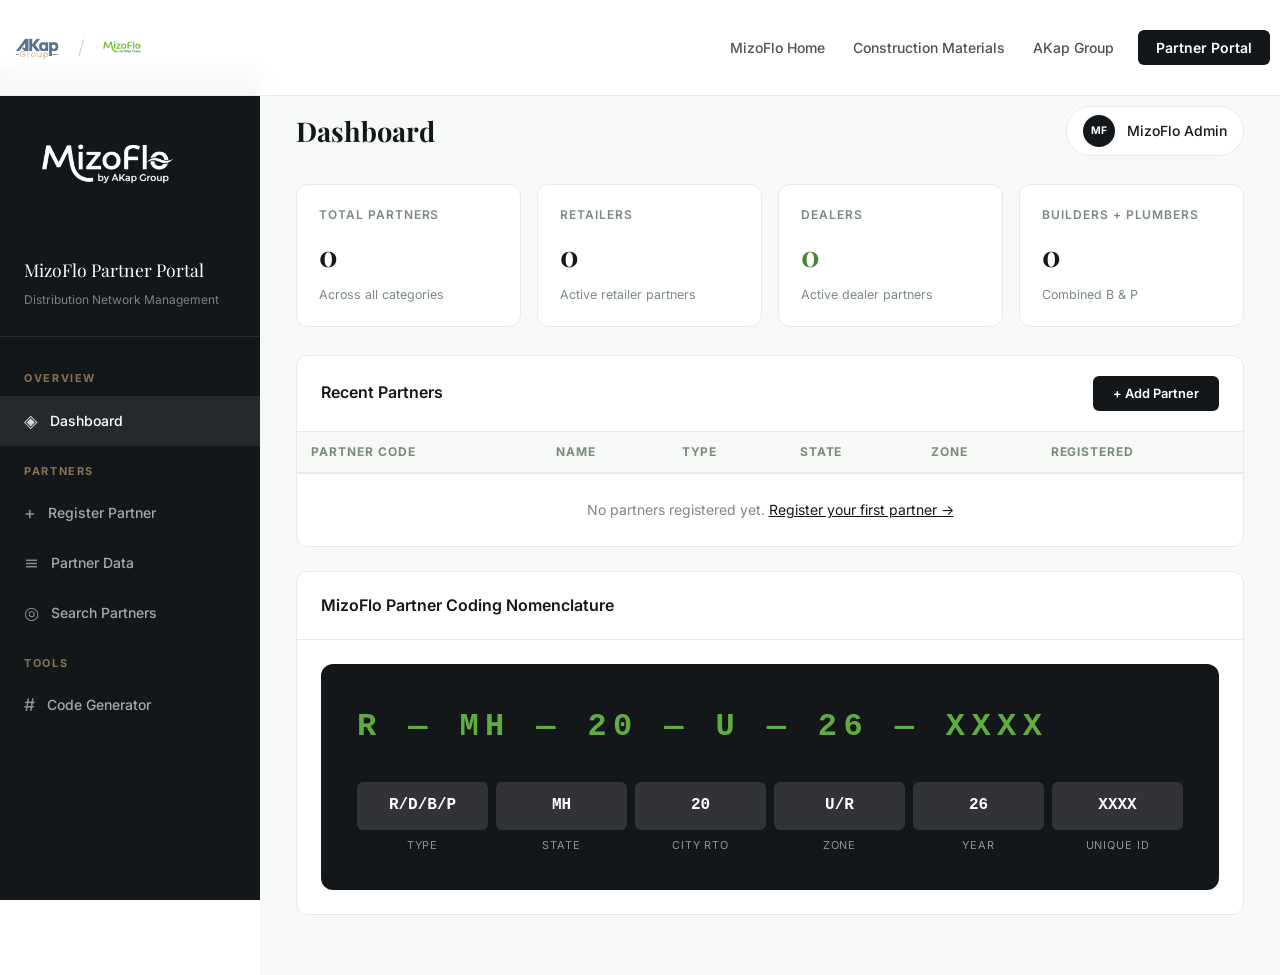
==== mizoflo-portal.html @ f7d54fea "Add files via upload" ====
<!DOCTYPE html>
<html lang="en">
<head>
<meta charset="UTF-8">
<meta name="viewport" content="width=device-width, initial-scale=1.0">
<title>Partner Portal | MizoFlo Pipes &amp; Fittings</title>
<link rel="preconnect" href="https://fonts.googleapis.com">
<link href="https://fonts.googleapis.com/css2?family=Inter:wght@300;400;500;600;700&family=Playfair+Display:wght@400;600;700&display=swap" rel="stylesheet">
<link rel="stylesheet" href="style.css">
<link rel="stylesheet" href="mizoflo-theme.css">
<style>
  body { padding-top: 70px; }
  .portal-layout { display: grid; grid-template-columns: 260px 1fr; min-height: calc(100vh - 70px); }
  .portal-sidebar { background: var(--navy); position: sticky; top: 70px; height: calc(100vh - 70px); overflow-y: auto; }
  .portal-tab { display: none; }
  .portal-tab.active { display: block; }
  .tab-btn { background: none; border: none; cursor: pointer; font-family: var(--font-body); width: 100%; text-align: left; }
  @media(max-width:768px){
    .portal-layout{grid-template-columns:1fr;}
    .portal-sidebar{display:none;}
    .portal-mobile-nav{display:flex!important;}
  }
  .portal-mobile-nav{display:none;gap:8px;overflow-x:auto;padding:16px;background:var(--navy);}
  .portal-mobile-nav button{background:rgba(255,255,255,0.1);color:rgba(225,232,233,0.8);border:1px solid rgba(255,255,255,0.15);border-radius:var(--radius-sm);padding:8px 16px;font-size:0.8rem;white-space:nowrap;cursor:pointer;font-family:var(--font-body);}
  .portal-mobile-nav button.active{background:rgba(255,255,255,0.2);color:var(--white);}
</style>
</head>
<body>

<nav class="navbar" id="navbar" style="position:fixed;">
  <div class="nav-container">
    <div class="dual-brand-logos">
      <a href="index.html" class="parent-brand-link" title="AKap Group">
        <img src="images/logo-light.png" alt="AKap Group" class="parent-brand-logo">
      </a>
      <span class="brand-divider">/</span>
      <a href="mizoflo.html" class="sub-brand-link" title="MizoFlo Pipes & Fittings">
        <img src="images/mizoflo-logo.png" alt="MizoFlo Pipes &amp; Fittings" class="sub-brand-logo">
      </a>
    </div>
    <button class="hamburger" id="hamburger" aria-label="Toggle menu"><span></span><span></span><span></span></button>
    <ul class="nav-links" id="navLinks">
      <li><a href="mizoflo.html">MizoFlo Home</a></li>
      <li><a href="construction-materials.html">Construction Materials</a></li>
      <li><a href="index.html">AKap Group</a></li>
      <li><a href="mizoflo-portal.html" class="nav-portal-btn active">Partner Portal</a></li>
    </ul>
  </div>
</nav>

<!-- Mobile Tab Nav -->
<div class="portal-mobile-nav" id="mobileNav">
  <button class="active" onclick="switchTab('dashboard',this)">Dashboard</button>
  <button onclick="switchTab('register',this)">Register Partner</button>
  <button onclick="switchTab('data',this)">Partner Data</button>
  <button onclick="switchTab('generate',this)">Generate Code</button>
  <button onclick="switchTab('search',this)">Search</button>
</div>

<div class="portal-layout">
  <!-- Sidebar -->
  <aside class="portal-sidebar">
    <div class="portal-sidebar-logo">

    <img src="images/mizoflo-logo.png"
         class="portal-logo"
         alt="MizoFlo Pipes &amp; Fittings"
         style="filter:brightness(0) invert(1);">

    <span>MizoFlo Partner Portal</span>
    <small>Distribution Network Management</small>

</div>
    <div class="portal-nav-section">
      <div class="portal-nav-label">Overview</div>
      <div class="portal-nav-item tab-btn active" id="nav-dashboard" onclick="switchTab('dashboard', this, true)">
        <span class="portal-nav-icon">◈</span> Dashboard
      </div>
    </div>
    <div class="portal-nav-section">
      <div class="portal-nav-label">Partners</div>
      <div class="portal-nav-item tab-btn" id="nav-register" onclick="switchTab('register', this, true)">
        <span class="portal-nav-icon">+</span> Register Partner
      </div>
      <div class="portal-nav-item tab-btn" id="nav-data" onclick="switchTab('data', this, true)">
        <span class="portal-nav-icon">≡</span> Partner Data
      </div>
      <div class="portal-nav-item tab-btn" id="nav-search" onclick="switchTab('search', this, true)">
        <span class="portal-nav-icon">◎</span> Search Partners
      </div>
    </div>
    <div class="portal-nav-section">
      <div class="portal-nav-label">Tools</div>
      <div class="portal-nav-item tab-btn" id="nav-generate" onclick="switchTab('generate', this, true)">
        <span class="portal-nav-icon">#</span> Code Generator
      </div>
    </div>
  </aside>

  <!-- Main Content -->
  <main class="portal-main">

    <!-- DASHBOARD TAB -->
    <div class="portal-tab active" id="tab-dashboard">
      <div class="portal-topbar">
        <h2>Dashboard</h2>
        <div class="portal-user-badge">
          <div class="portal-user-avatar">MF</div>
          <span>MizoFlo Admin</span>
        </div>
      </div>

      <div class="portal-stats-grid" id="statsGrid">
        <div class="portal-stat-card">
          <div class="psc-label">Total Partners</div>
          <div class="psc-value" id="statTotal">0</div>
          <div class="psc-sub">Across all categories</div>
        </div>
        <div class="portal-stat-card">
          <div class="psc-label">Retailers</div>
          <div class="psc-value" id="statR" style="color:var(--navy)">0</div>
          <div class="psc-sub">Active retailer partners</div>
        </div>
        <div class="portal-stat-card">
          <div class="psc-label">Dealers</div>
          <div class="psc-value" id="statD" style="color:var(--gold-dark)">0</div>
          <div class="psc-sub">Active dealer partners</div>
        </div>
        <div class="portal-stat-card">
          <div class="psc-label">Builders + Plumbers</div>
          <div class="psc-value" id="statBP">0</div>
          <div class="psc-sub">Combined B & P</div>
        </div>
      </div>

      <div class="portal-panel">
        <div class="portal-panel-header">
          <h3>Recent Partners</h3>
          <button class="btn-primary" style="padding:8px 18px;font-size:0.8rem;" onclick="switchTab('register',null,true)">+ Add Partner</button>
        </div>
        <div class="portal-panel-body" style="padding:0;">
          <table class="data-table" id="recentTable">
            <thead>
              <tr>
                <th>Partner Code</th>
                <th>Name</th>
                <th>Type</th>
                <th>State</th>
                <th>Zone</th>
                <th>Registered</th>
              </tr>
            </thead>
            <tbody id="recentTbody">
              <tr><td colspan="6" style="text-align:center;color:var(--text-light);padding:24px;">No partners registered yet. <a href="#" onclick="switchTab('register',null,true)" style="color:var(--navy);">Register your first partner →</a></td></tr>
            </tbody>
          </table>
        </div>
      </div>

      <div class="portal-panel" id="nomenclature">
        <div class="portal-panel-header">
          <h3>MizoFlo Partner Coding Nomenclature</h3>
        </div>
        <div class="portal-panel-body">
          <div class="nomenclature-box">
            <span class="nomen-code">R — MH — 20 — U — 26 — XXXX</span>
            <div class="nomen-breakdown">
              <div class="nomen-segment"><div class="nomen-seg-value">R/D/B/P</div><div class="nomen-seg-label">Type</div></div>
              <div class="nomen-segment"><div class="nomen-seg-value">MH</div><div class="nomen-seg-label">State</div></div>
              <div class="nomen-segment"><div class="nomen-seg-value">20</div><div class="nomen-seg-label">City RTO</div></div>
              <div class="nomen-segment"><div class="nomen-seg-value">U/R</div><div class="nomen-seg-label">Zone</div></div>
              <div class="nomen-segment"><div class="nomen-seg-value">26</div><div class="nomen-seg-label">Year</div></div>
              <div class="nomen-segment"><div class="nomen-seg-value">XXXX</div><div class="nomen-seg-label">Unique ID</div></div>
            </div>
          </div>
        </div>
      </div>
    </div>

    <!-- REGISTER TAB -->
    <div class="portal-tab" id="tab-register">
      <div class="portal-topbar">
        <h2>Register New Partner</h2>
      </div>

      <div class="portal-panel">
        <div class="portal-panel-header">
          <h3>Partner Details</h3>
          <span style="font-size:0.8rem;color:var(--text-light);">All fields required</span>
        </div>
        <div class="portal-panel-body">
          <div class="form-grid">
            <div class="form-group">
              <label class="form-label">Partner Type</label>
              <select class="form-select" id="pType" onchange="updateCode()">
                <option value="">Select type</option>
                <option value="R">R — Retailer</option>
                <option value="D">D — Dealer</option>
                <option value="B">B — Builder</option>
                <option value="P">P — Plumber</option>
              </select>
            </div>
            <div class="form-group">
              <label class="form-label">Full Name / Business Name</label>
              <input class="form-input" type="text" id="pName" placeholder="e.g. Sharma Hardware Store">
            </div>
          </div>
          <div class="form-grid-3">
            <div class="form-group">
              <label class="form-label">State Code</label>
              <select class="form-select" id="pState" onchange="updateCode()">
                <option value="">State</option>
                <option value="MH">MH — Maharashtra</option>
                <option value="DL">DL — Delhi</option>
                <option value="GJ">GJ — Gujarat</option>
                <option value="RJ">RJ — Rajasthan</option>
                <option value="UP">UP — Uttar Pradesh</option>
                <option value="MP">MP — Madhya Pradesh</option>
                <option value="KA">KA — Karnataka</option>
                <option value="TN">TN — Tamil Nadu</option>
                <option value="WB">WB — West Bengal</option>
                <option value="PB">PB — Punjab</option>
              </select>
            </div>
            <div class="form-group">
              <label class="form-label">City RTO Code</label>
              <input class="form-input" type="text" id="pRTO" maxlength="3" placeholder="e.g. 20" onchange="updateCode()" oninput="updateCode()">
            </div>
            <div class="form-group">
              <label class="form-label">Zone</label>
              <select class="form-select" id="pZone" onchange="updateCode()">
                <option value="">Zone</option>
                <option value="U">U — Urban</option>
                <option value="R">R — Rural</option>
              </select>
            </div>
          </div>
          <div class="form-grid">
            <div class="form-group">
              <label class="form-label">City</label>
              <input class="form-input" type="text" id="pCity" placeholder="City name">
            </div>
            <div class="form-group">
              <label class="form-label">Contact Number</label>
              <input class="form-input" type="tel" id="pPhone" placeholder="+91 XXXXX XXXXX">
            </div>
          </div>
          <div class="form-group">
            <label class="form-label">Address</label>
            <input class="form-input" type="text" id="pAddress" placeholder="Full address">
          </div>
          <div class="form-group">
            <label class="form-label">Notes (optional)</label>
            <input class="form-input" type="text" id="pNotes" placeholder="Any additional information">
          </div>

          <div style="background: var(--off-white); border: 1px solid var(--silver); border-radius: var(--radius-sm); padding: 20px; margin: 24px 0;">
            <div style="font-size:0.75rem;font-weight:700;text-transform:uppercase;letter-spacing:0.1em;color:var(--text-light);margin-bottom:8px;">Generated Partner Code</div>
            <div class="code-display" id="generatedCode">— — — — — — ——</div>
          </div>

          <button class="btn-gold" onclick="registerPartner()" style="padding:14px 40px;font-size:0.95rem;">Register Partner</button>
        </div>
      </div>
    </div>

    <!-- DATA TAB -->
    <div class="portal-tab" id="tab-data">
      <div class="portal-topbar">
        <h2>Partner Data</h2>
        <div style="display:flex;gap:10px;">
          <button class="btn-secondary" style="padding:8px 18px;font-size:0.8rem;" onclick="exportCSV()">Export CSV</button>
        </div>
      </div>

      <div class="portal-panel">
        <div class="portal-panel-header">
          <h3>All Partners</h3>
          <div style="display:flex;gap:8px;">
            <select class="form-select" id="filterType" onchange="renderTable()" style="width:auto;padding:6px 12px;font-size:0.8rem;">
              <option value="">All Types</option>
              <option value="R">Retailers</option>
              <option value="D">Dealers</option>
              <option value="B">Builders</option>
              <option value="P">Plumbers</option>
            </select>
            <select class="form-select" id="filterZone" onchange="renderTable()" style="width:auto;padding:6px 12px;font-size:0.8rem;">
              <option value="">All Zones</option>
              <option value="U">Urban</option>
              <option value="R">Rural</option>
            </select>
          </div>
        </div>
        <div class="portal-panel-body" style="padding:0;overflow-x:auto;">
          <table class="data-table">
            <thead>
              <tr>
                <th>Code</th>
                <th>Name</th>
                <th>Type</th>
                <th>State</th>
                <th>City</th>
                <th>Zone</th>
                <th>Contact</th>
                <th>Registered</th>
                <th>Action</th>
              </tr>
            </thead>
            <tbody id="allPartnersTbody">
              <tr><td colspan="9" style="text-align:center;color:var(--text-light);padding:24px;">No partner data yet.</td></tr>
            </tbody>
          </table>
        </div>
      </div>
    </div>

    <!-- SEARCH TAB -->
    <div class="portal-tab" id="tab-search">
      <div class="portal-topbar"><h2>Search Partners</h2></div>
      <div class="portal-panel">
        <div class="portal-panel-body">
          <div style="display:flex;gap:12px;margin-bottom:24px;">
            <input class="form-input" type="text" id="searchInput" placeholder="Search by name, code, city, or contact..." style="flex:1;" oninput="searchPartners()">
          </div>
          <table class="data-table">
            <thead>
              <tr><th>Code</th><th>Name</th><th>Type</th><th>State</th><th>City</th><th>Zone</th><th>Contact</th></tr>
            </thead>
            <tbody id="searchTbody">
              <tr><td colspan="7" style="text-align:center;color:var(--text-light);padding:24px;">Enter a search term above to find partners.</td></tr>
            </tbody>
          </table>
        </div>
      </div>
    </div>

    <!-- CODE GENERATOR TAB -->
    <div class="portal-tab" id="tab-generate">
      <div class="portal-topbar"><h2>Partner Code Generator</h2></div>
      <div class="portal-panel">
        <div class="portal-panel-body">
          <p style="color:var(--text-mid);margin-bottom:24px;">Use this tool to generate a preview partner code based on classification criteria, before formally registering a partner.</p>
          <div class="form-grid-3">
            <div class="form-group">
              <label class="form-label">Partner Type</label>
              <select class="form-select" id="gType" onchange="generatePreview()">
                <option value="R">R — Retailer</option>
                <option value="D">D — Dealer</option>
                <option value="B">B — Builder</option>
                <option value="P">P — Plumber</option>
              </select>
            </div>
            <div class="form-group">
              <label class="form-label">State</label>
              <select class="form-select" id="gState" onchange="generatePreview()">
                <option value="MH">MH</option>
                <option value="DL">DL</option>
                <option value="GJ">GJ</option>
                <option value="RJ">RJ</option>
                <option value="UP">UP</option>
                <option value="MP">MP</option>
                <option value="KA">KA</option>
                <option value="TN">TN</option>
                <option value="WB">WB</option>
                <option value="PB">PB</option>
              </select>
            </div>
            <div class="form-group">
              <label class="form-label">City RTO Code</label>
              <input class="form-input" type="text" id="gRTO" value="20" maxlength="3" oninput="generatePreview()">
            </div>
          </div>
          <div class="form-grid">
            <div class="form-group">
              <label class="form-label">Zone</label>
              <select class="form-select" id="gZone" onchange="generatePreview()">
                <option value="U">U — Urban</option>
                <option value="R">R — Rural</option>
              </select>
            </div>
            <div class="form-group">
              <label class="form-label">Year</label>
              <input class="form-input" type="text" id="gYear" value="26" maxlength="2" oninput="generatePreview()">
            </div>
          </div>
          <div style="background:var(--navy);border-radius:var(--radius-md);padding:32px;text-align:center;margin-top:8px;">
            <div style="font-size:0.75rem;font-weight:700;text-transform:uppercase;letter-spacing:0.15em;color:rgba(225,232,233,0.5);margin-bottom:12px;">Preview Code</div>
            <div class="code-display" id="previewCode" style="font-size:1.8rem;">R — MH — 20 — U — 26 — XXXX</div>
            <p style="color:rgba(225,232,233,0.5);font-size:0.8rem;margin-top:14px;">Unique ID (XXXX) is automatically assigned on registration</p>
          </div>
          <div style="margin-top:24px;">
            <h4 style="color:var(--navy);margin-bottom:16px;font-family:var(--font-display);">Code Segments Explained</h4>
            <div style="display:grid;grid-template-columns:1fr 1fr;gap:12px;">
              <div style="border:1px solid var(--silver);border-radius:var(--radius-sm);padding:14px;">
                <div style="font-weight:700;color:var(--navy);font-size:0.9rem;margin-bottom:4px;">Partner Type (R/D/B/P)</div>
                <div style="font-size:0.8rem;color:var(--text-mid);">Identifies whether the partner is a Retailer, Dealer, Builder, or Plumber in the distribution chain.</div>
              </div>
              <div style="border:1px solid var(--silver);border-radius:var(--radius-sm);padding:14px;">
                <div style="font-weight:700;color:var(--navy);font-size:0.9rem;margin-bottom:4px;">State Code (2 letters)</div>
                <div style="font-size:0.8rem;color:var(--text-mid);">Standard Indian state abbreviation code (e.g. MH for Maharashtra, DL for Delhi).</div>
              </div>
              <div style="border:1px solid var(--silver);border-radius:var(--radius-sm);padding:14px;">
                <div style="font-weight:700;color:var(--navy);font-size:0.9rem;margin-bottom:4px;">City RTO Code</div>
                <div style="font-size:0.8rem;color:var(--text-mid);">The RTO district code of the city where the partner operates.</div>
              </div>
              <div style="border:1px solid var(--silver);border-radius:var(--radius-sm);padding:14px;">
                <div style="font-weight:700;color:var(--navy);font-size:0.9rem;margin-bottom:4px;">Zone (U/R)</div>
                <div style="font-size:0.8rem;color:var(--text-mid);">Urban (U) or Rural (R) — classifies the market type where the partner is located.</div>
              </div>
            </div>
          </div>
        </div>
      </div>
    </div>

  </main>
</div>

<div class="toast" id="toast"></div>

<script src="main.js"></script>
<script>
// ── STORAGE KEY
const STORAGE_KEY = 'mizoflo_partners';
let partners = JSON.parse(localStorage.getItem(STORAGE_KEY) || '[]');

// ── SAVE
function save() { localStorage.setItem(STORAGE_KEY, JSON.stringify(partners)); }

// ── TAB SWITCHING
function switchTab(tab, el, isSidebar) {
  document.querySelectorAll('.portal-tab').forEach(t => t.classList.remove('active'));
  document.getElementById('tab-' + tab).classList.add('active');
  // sidebar
  document.querySelectorAll('.portal-nav-item.tab-btn').forEach(b => b.classList.remove('active'));
  const sideEl = document.getElementById('nav-' + tab);
  if (sideEl) sideEl.classList.add('active');
  // mobile
  document.querySelectorAll('.portal-mobile-nav button').forEach(b => b.classList.remove('active'));
  if (el && !isSidebar) el.classList.add('active');
  updateDashboard();
  renderTable();
}

// ── CODE GENERATION
let codeCounter = partners.length;

function pad(n, l) { return String(n).padStart(l, '0'); }

function generateCode(type, state, rto, zone) {
  codeCounter++;
  const yr = new Date().getFullYear().toString().slice(-2);
  return `${type}${state}${rto}${zone}${yr}${pad(codeCounter, 4)}`;
}

function updateCode() {
  const t = document.getElementById('pType').value;
  const s = document.getElementById('pState').value;
  const r = document.getElementById('pRTO').value || 'XX';
  const z = document.getElementById('pZone').value;
  const yr = new Date().getFullYear().toString().slice(-2);
  if (t && s && z) {
    document.getElementById('generatedCode').textContent = `${t} — ${s} — ${r} — ${z} — ${yr} — XXXX`;
  }
}

function generatePreview() {
  const t = document.getElementById('gType').value;
  const s = document.getElementById('gState').value;
  const r = document.getElementById('gRTO').value || 'XX';
  const z = document.getElementById('gZone').value;
  const yr = document.getElementById('gYear').value || '26';
  document.getElementById('previewCode').textContent = `${t} — ${s} — ${r} — ${z} — ${yr} — XXXX`;
}

// ── REGISTER PARTNER
function registerPartner() {
  const type  = document.getElementById('pType').value;
  const name  = document.getElementById('pName').value.trim();
  const state = document.getElementById('pState').value;
  const rto   = document.getElementById('pRTO').value.trim();
  const zone  = document.getElementById('pZone').value;
  const city  = document.getElementById('pCity').value.trim();
  const phone = document.getElementById('pPhone').value.trim();
  const addr  = document.getElementById('pAddress').value.trim();
  const notes = document.getElementById('pNotes').value.trim();

  if (!type || !name || !state || !rto || !zone || !city || !phone) {
    showToast('Please fill all required fields.', true);
    return;
  }

  const code = generateCode(type, state, rto, zone);
  const date = new Date().toLocaleDateString('en-IN');

  partners.push({ code, name, type, state, rto, zone, city, phone, addr, notes, date });
  save();
  showToast(`Partner registered: ${code}`, false);
  clearForm();
  updateDashboard();
  renderTable();
  switchTab('data', null, true);
}

function clearForm() {
  ['pType','pName','pState','pRTO','pZone','pCity','pPhone','pAddress','pNotes'].forEach(id => {
    const el = document.getElementById(id);
    if (el) el.value = '';
  });
  document.getElementById('generatedCode').textContent = '— — — — — — ——';
}

// ── DASHBOARD STATS
function updateDashboard() {
  document.getElementById('statTotal').textContent = partners.length;
  document.getElementById('statR').textContent = partners.filter(p => p.type === 'R').length;
  document.getElementById('statD').textContent = partners.filter(p => p.type === 'D').length;
  const bp = partners.filter(p => p.type === 'B' || p.type === 'P').length;
  document.getElementById('statBP').textContent = bp;
  // recent 5
  const tbody = document.getElementById('recentTbody');
  const recent = [...partners].reverse().slice(0, 5);
  if (recent.length === 0) {
    tbody.innerHTML = `<tr><td colspan="6" style="text-align:center;color:var(--text-light);padding:24px;">No partners registered yet. <a href="#" onclick="switchTab('register',null,true)" style="color:var(--navy);">Register your first partner →</a></td></tr>`;
    return;
  }
  tbody.innerHTML = recent.map(p => `
    <tr>
      <td><code style="font-size:0.8rem;background:var(--off-white);padding:3px 8px;border-radius:4px;">${p.code}</code></td>
      <td>${p.name}</td>
      <td>${typeBadge(p.type)}</td>
      <td>${p.state}</td>
      <td>${zoneBadge(p.zone)}</td>
      <td style="color:var(--text-light);font-size:0.8rem;">${p.date}</td>
    </tr>
  `).join('');
}

// ── RENDER TABLE
function renderTable() {
  const fType = document.getElementById('filterType')?.value || '';
  const fZone = document.getElementById('filterZone')?.value || '';
  let data = partners.filter(p =>
    (!fType || p.type === fType) &&
    (!fZone || p.zone === fZone)
  );
  const tbody = document.getElementById('allPartnersTbody');
  if (!tbody) return;
  if (data.length === 0) {
    tbody.innerHTML = `<tr><td colspan="9" style="text-align:center;color:var(--text-light);padding:24px;">No partners match the current filters.</td></tr>`;
    return;
  }
  tbody.innerHTML = data.map((p, i) => `
    <tr>
      <td><code style="font-size:0.8rem;background:var(--off-white);padding:3px 8px;border-radius:4px;">${p.code}</code></td>
      <td>${p.name}</td>
      <td>${typeBadge(p.type)}</td>
      <td>${p.state}</td>
      <td>${p.city}</td>
      <td>${zoneBadge(p.zone)}</td>
      <td style="font-size:0.85rem;">${p.phone}</td>
      <td style="color:var(--text-light);font-size:0.8rem;">${p.date}</td>
      <td><button onclick="deletePartner(${partners.indexOf(p)})" style="background:none;border:none;color:var(--text-light);cursor:pointer;font-size:0.8rem;">✕</button></td>
    </tr>
  `).join('');
}

// ── SEARCH
function searchPartners() {
  const q = document.getElementById('searchInput').value.toLowerCase().trim();
  const tbody = document.getElementById('searchTbody');
  if (!q) { tbody.innerHTML = `<tr><td colspan="7" style="text-align:center;color:var(--text-light);padding:24px;">Enter a search term above.</td></tr>`; return; }
  const results = partners.filter(p =>
    p.name.toLowerCase().includes(q) ||
    p.code.toLowerCase().includes(q) ||
    p.city.toLowerCase().includes(q) ||
    p.phone.includes(q)
  );
  if (results.length === 0) { tbody.innerHTML = `<tr><td colspan="7" style="text-align:center;color:var(--text-light);padding:24px;">No partners found for "${q}".</td></tr>`; return; }
  tbody.innerHTML = results.map(p => `
    <tr>
      <td><code style="font-size:0.8rem;background:var(--off-white);padding:3px 8px;border-radius:4px;">${p.code}</code></td>
      <td>${p.name}</td>
      <td>${typeBadge(p.type)}</td>
      <td>${p.state}</td>
      <td>${p.city}</td>
      <td>${zoneBadge(p.zone)}</td>
      <td style="font-size:0.85rem;">${p.phone}</td>
    </tr>
  `).join('');
}

// ── DELETE
function deletePartner(idx) {
  if (!confirm('Delete this partner record?')) return;
  partners.splice(idx, 1);
  save();
  renderTable();
  updateDashboard();
  showToast('Partner deleted.');
}

// ── EXPORT CSV
function exportCSV() {
  if (partners.length === 0) { showToast('No data to export.', true); return; }
  const headers = ['Code','Name','Type','State','RTO','Zone','City','Phone','Address','Notes','Date'];
  const rows = partners.map(p => [p.code, p.name, p.type, p.state, p.rto, p.zone, p.city, p.phone, p.addr, p.notes, p.date].map(v => `"${v}"`).join(','));
  const csv = [headers.join(','), ...rows].join('\n');
  const blob = new Blob([csv], {type:'text/csv'});
  const url = URL.createObjectURL(blob);
  const a = document.createElement('a'); a.href = url; a.download = 'mizoflo_partners.csv'; a.click();
  showToast('CSV exported.');
}

// ── BADGES
const typeLabels = { R:'Retailer', D:'Dealer', B:'Builder', P:'Plumber' };
function typeBadge(t) { return `<span class="badge badge-${t.toLowerCase()}">${typeLabels[t]||t}</span>`; }
function zoneBadge(z) { return `<span class="badge ${z==='U'?'badge-urban':'badge-rural'}">${z==='U'?'Urban':'Rural'}</span>`; }

// ── TOAST
function showToast(msg, isError = false) {
  const t = document.getElementById('toast');
  t.textContent = msg;
  t.className = 'toast' + (isError ? ' toast-gold' : '');
  t.classList.add('show');
  setTimeout(() => t.classList.remove('show'), 3000);
}

// ── INIT
updateDashboard();
renderTable();
generatePreview();
</script>
</body>
</html>
---- style.css ----
/* ============================================
   AKap Group — Enterprise Website Stylesheet
   Brand Colors:
   Navy Blue:  #2F4F6F
   Gold:       #D5AF7F
   Silver:     #E1E8E9
   ============================================ */

*, *::before, *::after { box-sizing: border-box; margin: 0; padding: 0; }

:root {
  --navy:       #2F4F6F;
  --navy-dark:  #1E3347;
  --navy-light: #3D6385;
  --gold:       #D5AF7F;
  --gold-dark:  #B8925A;
  --gold-light: #E8CEAD;
  --silver:     #E1E8E9;
  --silver-dark:#C5D0D2;
  --white:      #FFFFFF;
  --off-white:  #F7F9FA;
  --text-dark:  #1A2A35;
  --text-mid:   #4A6070;
  --text-light: #7A90A0;
  --font-display: 'Playfair Display', Georgia, serif;
  --font-body:    'Inter', system-ui, sans-serif;
  --radius-sm:  6px;
  --radius-md:  12px;
  --radius-lg:  20px;
  --shadow-sm:  0 2px 8px rgba(47,79,111,0.08);
  --shadow-md:  0 6px 24px rgba(47,79,111,0.12);
  --shadow-lg:  0 16px 48px rgba(47,79,111,0.16);
  --transition: 0.25s ease;
}

html { scroll-behavior: smooth; }
body {
  font-family: var(--font-body);
  color: var(--text-dark);
  background: var(--white);
  line-height: 1.7;
  font-size: 16px;
}

/* ── UTILITY ── */
.container { max-width: 1200px; margin: 0 auto; padding: 0 2rem; }
.section { padding: 80px 0; }
.section-header { text-align: center; margin-bottom: 56px; }
.section-header h2 { font-family: var(--font-display); font-size: 2.25rem; color: var(--navy); margin-bottom: 16px; }
.section-header p { font-size: 1.05rem; color: var(--text-mid); max-width: 600px; margin: 0 auto; }
.section-eyebrow { font-size: 0.75rem; font-weight: 600; letter-spacing: 0.15em; text-transform: uppercase; color: var(--gold-dark); margin-bottom: 12px; }

/* ── BUTTONS ── */
.btn-primary {
  display: inline-block; padding: 13px 32px;
  background: var(--navy); color: var(--white);
  font-family: var(--font-body); font-size: 0.9rem; font-weight: 600;
  border-radius: var(--radius-sm); text-decoration: none;
  transition: background var(--transition), transform var(--transition);
  border: 2px solid var(--navy);
}
.btn-primary:hover { background: var(--navy-dark); transform: translateY(-1px); }

.btn-secondary {
  display: inline-block; padding: 13px 32px;
  background: transparent; color: var(--navy);
  font-family: var(--font-body); font-size: 0.9rem; font-weight: 600;
  border-radius: var(--radius-sm); text-decoration: none;
  border: 2px solid var(--navy);
  transition: background var(--transition), color var(--transition);
}
.btn-secondary:hover { background: var(--navy); color: var(--white); }

.btn-secondary-light {
  display: inline-block; padding: 13px 32px;
  background: transparent; color: var(--white);
  font-family: var(--font-body); font-size: 0.9rem; font-weight: 600;
  border-radius: var(--radius-sm); text-decoration: none;
  border: 2px solid rgba(255,255,255,0.5);
  transition: background var(--transition), border-color var(--transition);
}
.btn-secondary-light:hover { background: rgba(255,255,255,0.1); border-color: var(--white); }

.btn-gold {
  display: inline-block; padding: 13px 32px;
  background: var(--gold); color: var(--navy-dark);
  font-family: var(--font-body); font-size: 0.9rem; font-weight: 700;
  border-radius: var(--radius-sm); text-decoration: none;
  border: 2px solid var(--gold);
  transition: background var(--transition), transform var(--transition);
}
.btn-gold:hover { background: var(--gold-dark); transform: translateY(-1px); }

/* ── NAVBAR ── */
.navbar {
  position: fixed; top: 0; left: 0; right: 0; z-index: 1000;
  background: rgba(255,255,255,0.97); backdrop-filter: blur(12px);
  border-bottom: 1px solid var(--silver);
  transition: box-shadow var(--transition);
}
.navbar.scrolled { box-shadow: var(--shadow-md); }
.nav-container{
    max-width:1450px;
    margin:0 auto;
    padding:0 10px;
    display:flex;
    align-items:center;
    justify-content:space-between;
    height:95px;
}
.nav-logo { display: flex; align-items: center; gap: 4px; text-decoration: none; }
.logo-mark { font-family: var(--font-display); font-size: 1.6rem; font-weight: 700; line-height: 1; }
.logo-ak { color: var(--navy); }
.logo-ap { color: var(--gold-dark); }
.logo-group { font-family: var(--font-body); font-size: 0.75rem; font-weight: 600; letter-spacing: 0.1em; text-transform: uppercase; color: var(--text-mid); margin-left: 2px; align-self: flex-end; margin-bottom: 3px; }

.nav-links { list-style: none; display: flex; align-items: center; gap: 4px; }
.nav-links a {
  font-size: 0.875rem; font-weight: 500; color: var(--text-mid);
  text-decoration: none; padding: 8px 12px; border-radius: var(--radius-sm);
  transition: color var(--transition), background var(--transition);
}
.nav-links a:hover, .nav-links a.active { color: var(--navy); background: var(--off-white); }
.nav-links a.nav-portal-btn {
  background: var(--navy); color: var(--white);
  padding: 9px 18px; border-radius: var(--radius-sm);
  font-weight: 600; margin-left: 8px;
}
.nav-links a.nav-portal-btn:hover { background: var(--navy-dark); }

.hamburger { display: none; flex-direction: column; gap: 5px; background: none; border: none; cursor: pointer; padding: 6px; }
.hamburger span { width: 22px; height: 2px; background: var(--navy); border-radius: 2px; transition: var(--transition); display: block; }

/* ── HERO ── */
.hero {
  min-height: 100vh; padding-top: 80px;
  background: linear-gradient(135deg, var(--navy-dark) 0%, var(--navy) 50%, #3D6080 100%);
  display: flex; flex-direction: column; justify-content: center;
  position: relative; overflow: hidden;
}
.hero-bg-pattern {
  position: absolute; inset: 0;
  background-image: radial-gradient(circle at 20% 80%, rgba(213,175,127,0.12) 0%, transparent 50%),
                    radial-gradient(circle at 80% 20%, rgba(225,232,233,0.08) 0%, transparent 50%);
}
.hero-content {
  position: relative; z-index: 1;
  max-width: 1200px; margin: 0 auto; padding: 60px 2rem 40px;
  max-width: 800px;
}
.hero-eyebrow { font-size: 0.75rem; font-weight: 600; letter-spacing: 0.2em; text-transform: uppercase; color: var(--gold); margin-bottom: 20px; }
.hero-title {
  font-family: var(--font-display); font-size: clamp(2.5rem, 6vw, 4.5rem);
  font-weight: 700; line-height: 1.1; color: var(--white); margin-bottom: 24px;
}
.hero-title-accent { color: var(--gold); }
.hero-subtitle { font-size: 1.1rem; color: rgba(225,232,233,0.85); max-width: 580px; margin-bottom: 40px; line-height: 1.8; }
.hero-actions { display: flex; gap: 16px; flex-wrap: wrap; }

.hero-visual {
  position: relative; z-index: 1;
  max-width: 1200px; margin: 0 auto; padding: 0 2rem 60px;
  display: flex; gap: 20px; flex-wrap: wrap;
}
.hero-stat-card {
  background: rgba(255,255,255,0.08); border: 1px solid rgba(255,255,255,0.15);
  border-radius: var(--radius-md); padding: 20px 28px;
  backdrop-filter: blur(10px);
}
.stat-number { font-family: var(--font-display); font-size: 1.5rem; font-weight: 700; color: var(--gold); line-height: 1.1; }
.stat-label { font-size: 0.8rem; font-weight: 500; color: rgba(225,232,233,0.7); text-transform: uppercase; letter-spacing: 0.1em; margin-top: 4px; }

/* ── MISSION STRIP ── */
.mission-strip { background: var(--navy); padding: 60px 0; }
.mission-grid { display: grid; grid-template-columns: 1fr 1px 1fr; gap: 48px; align-items: start; }
.mission-divider { background: rgba(255,255,255,0.15); align-self: stretch; }
.mission-card { text-align: center; padding: 0 24px; }
.mission-icon { font-size: 1.8rem; color: var(--gold); margin-bottom: 16px; display: block; }
.mission-card h3 { font-family: var(--font-display); font-size: 1.4rem; color: var(--white); margin-bottom: 14px; }
.mission-card p { color: rgba(225,232,233,0.8); font-size: 0.95rem; line-height: 1.8; }

/* ── BUSINESS CARDS ── */
.businesses-section { background: var(--off-white); }
.business-grid { display: grid; grid-template-columns: repeat(auto-fit, minmax(240px, 1fr)); gap: 24px; }
.business-card {
  background: var(--white); border: 1px solid var(--silver);
  border-radius: var(--radius-md); padding: 32px 28px;
  transition: box-shadow var(--transition), transform var(--transition);
}
.business-card:hover { box-shadow: var(--shadow-md); transform: translateY(-4px); }
.business-icon-wrap { margin-bottom: 20px; width: 56px; height: 56px; background: var(--off-white); border-radius: 14px; display: flex; align-items: center; justify-content: center; }
.business-card h3 { font-family: var(--font-display); font-size: 1.15rem; color: var(--navy); margin-bottom: 10px; }
.business-card p { font-size: 0.9rem; color: var(--text-mid); line-height: 1.7; margin-bottom: 20px; }
.card-link { font-size: 0.875rem; font-weight: 600; color: var(--gold-dark); text-decoration: none; transition: color var(--transition); }
.card-link:hover { color: var(--navy); }

/* ── LEADERSHIP TEASER ── */
.leadership-teaser { background: var(--white); }
.leadership-inner { display: grid; grid-template-columns: 1fr 1fr; gap: 72px; align-items: center; }
.leadership-text .section-eyebrow { text-align: left; }
.leadership-text h2 { font-family: var(--font-display); font-size: 2rem; color: var(--navy); margin-bottom: 16px; }
.leadership-text p { color: var(--text-mid); margin-bottom: 28px; line-height: 1.8; }

.leadership-cards { display: flex; flex-direction: column; gap: 16px; }
.leader-preview-card {
  display: flex; gap: 16px; align-items: flex-start;
  background: var(--off-white); border: 1px solid var(--silver);
  border-radius: var(--radius-md); padding: 20px;
}
.leader-avatar {
  width: 52px; height: 52px; border-radius: 50%; flex-shrink: 0;
  display: flex; align-items: center; justify-content: center;
  font-size: 0.7rem; font-weight: 700; color: var(--white); letter-spacing: 0.05em;
}
.leader-name { font-weight: 600; color: var(--navy); font-size: 0.9rem; }
.leader-title { font-size: 0.78rem; color: var(--gold-dark); font-weight: 500; margin-top: 2px; text-transform: uppercase; letter-spacing: 0.05em; }
.leader-quote { font-size: 0.83rem; color: var(--text-mid); margin-top: 8px; font-style: italic; line-height: 1.6; }

/* ── VALUES ── */
.values-section { background: var(--navy); }
.values-section .section-header h2 { color: var(--white); }
.values-section .section-header p { color: rgba(225,232,233,0.75); }
.values-grid { display: grid; grid-template-columns: repeat(auto-fit, minmax(200px, 1fr)); gap: 2px; }
.value-item {
  background: rgba(255,255,255,0.04); border: 1px solid rgba(255,255,255,0.08);
  padding: 36px 28px;
  transition: background var(--transition);
}
.value-item:hover { background: rgba(255,255,255,0.07); }
.value-number { font-family: var(--font-display); font-size: 2.5rem; font-weight: 700; color: rgba(213,175,127,0.3); line-height: 1; margin-bottom: 16px; }
.value-item h4 { font-size: 1.05rem; font-weight: 600; color: var(--gold); margin-bottom: 10px; }
.value-item p { font-size: 0.875rem; color: rgba(225,232,233,0.7); line-height: 1.7; }

/* ── CTA SECTION ── */
.cta-section {
  background: linear-gradient(135deg, var(--gold-dark) 0%, var(--gold) 100%);
  padding: 80px 0;
}
.cta-inner { text-align: center; }
.cta-inner h2 { font-family: var(--font-display); font-size: 2.2rem; color: var(--navy-dark); margin-bottom: 12px; }
.cta-inner p { font-size: 1.05rem; color: rgba(47,79,111,0.8); margin-bottom: 32px; }
.cta-actions { display: flex; gap: 16px; justify-content: center; flex-wrap: wrap; }
.cta-actions .btn-primary { background: var(--navy-dark); border-color: var(--navy-dark); }

/* ── FOOTER ── */
.footer { background: var(--text-dark); padding: 64px 0 0; }
.footer-grid { display: grid; grid-template-columns: 2fr 1fr 1fr 1fr; gap: 40px; padding-bottom: 40px; }
.footer-logo { font-family: var(--font-display); font-size: 1.6rem; font-weight: 700; display: flex; align-items: baseline; gap: 4px; margin-bottom: 14px; }
.footer-logo .logo-group { font-family: var(--font-body); font-size: 0.75rem; letter-spacing: 0.1em; text-transform: uppercase; }
.footer-brand p { font-size: 0.875rem; color: rgba(225,232,233,0.5); line-height: 1.7; }
.footer-links h5 { font-size: 0.75rem; font-weight: 700; text-transform: uppercase; letter-spacing: 0.12em; color: var(--gold); margin-bottom: 16px; }
.footer-links ul { list-style: none; }
.footer-links li { margin-bottom: 8px; }
.footer-links a { font-size: 0.875rem; color: rgba(225,232,233,0.55); text-decoration: none; transition: color var(--transition); }
.footer-links a:hover { color: var(--silver); }
.footer-bottom {
  border-top: 1px solid rgba(255,255,255,0.08);
  padding: 20px 0; text-align: center;
}
.footer-bottom p { font-size: 0.8rem; color: rgba(225,232,233,0.35); }

/* ── PAGE HERO (inner pages) ── */
.page-hero {
  background: linear-gradient(135deg, var(--navy-dark), var(--navy));
  padding: 120px 0 60px; text-align: center;
}
.page-hero h1 { font-family: var(--font-display); font-size: 2.8rem; color: var(--white); margin-bottom: 14px; }
.page-hero p { font-size: 1.05rem; color: rgba(225,232,233,0.8); max-width: 560px; margin: 0 auto; }

/* ── ABOUT PAGE ── */
.about-intro { display: grid; grid-template-columns: 1fr 1fr; gap: 72px; align-items: center; }
.about-text h2 { font-family: var(--font-display); font-size: 2rem; color: var(--navy); margin-bottom: 16px; }
.about-text p { color: var(--text-mid); line-height: 1.8; margin-bottom: 16px; }
.about-highlight { background: var(--navy); border-radius: var(--radius-md); padding: 40px; }
.about-highlight h3 { font-family: var(--font-display); font-size: 1.4rem; color: var(--gold); margin-bottom: 14px; }
.about-highlight p { color: rgba(225,232,233,0.85); font-size: 0.95rem; line-height: 1.8; }

.timeline { position: relative; padding-left: 32px; }
.timeline::before { content: ''; position: absolute; left: 0; top: 0; bottom: 0; width: 2px; background: linear-gradient(180deg, var(--navy), var(--gold)); }
.timeline-item { position: relative; margin-bottom: 40px; }
.timeline-item::before { content: ''; position: absolute; left: -36px; top: 6px; width: 10px; height: 10px; border-radius: 50%; background: var(--gold); border: 2px solid var(--white); box-shadow: 0 0 0 2px var(--gold); }
.timeline-year { font-size: 0.75rem; font-weight: 700; color: var(--gold-dark); text-transform: uppercase; letter-spacing: 0.1em; margin-bottom: 6px; }
.timeline-item h4 { font-weight: 600; color: var(--navy); margin-bottom: 6px; }
.timeline-item p { font-size: 0.9rem; color: var(--text-mid); line-height: 1.7; }

/* ── DIRECTORS PAGE ── */
.directors-grid { display: grid; grid-template-columns: repeat(auto-fit, minmax(400px, 1fr)); gap: 32px; }
.director-card {
  background: var(--white); border: 1px solid var(--silver);
  border-radius: var(--radius-lg); overflow: hidden;
  box-shadow: var(--shadow-sm);
  transition: box-shadow var(--transition);
}
.director-card:hover { box-shadow: var(--shadow-md); }
.director-card-header { background: var(--navy); padding: 40px; display: flex; align-items: center; gap: 24px; }
.director-avatar-lg {
  width: 80px; height: 80px; border-radius: 50%; flex-shrink: 0;
  display: flex; align-items: center; justify-content: center;
  font-size: 0.85rem; font-weight: 700; color: var(--navy-dark); background: var(--gold);
  letter-spacing: 0.05em; border: 3px solid rgba(255,255,255,0.2);
}
.director-header-info {}
.director-card-name { font-family: var(--font-display); font-size: 1.35rem; color: var(--white); }
.director-card-title { font-size: 0.8rem; color: var(--gold); font-weight: 600; text-transform: uppercase; letter-spacing: 0.1em; margin-top: 4px; }
.director-card-body { padding: 32px; }
.director-card-quote {
  font-family: var(--font-display); font-size: 1.05rem; color: var(--navy);
  border-left: 3px solid var(--gold); padding-left: 16px; margin-bottom: 24px;
  font-style: italic; line-height: 1.7;
}
.director-card-bio { font-size: 0.9rem; color: var(--text-mid); line-height: 1.8; }
.director-tags { display: flex; flex-wrap: wrap; gap: 8px; margin-top: 20px; }
.director-tag { background: var(--off-white); border: 1px solid var(--silver); border-radius: 100px; padding: 5px 14px; font-size: 0.78rem; font-weight: 500; color: var(--navy); }

/* ── BUSINESSES PAGE ── */
.business-detail-card {
  display: grid; grid-template-columns: 1fr 2fr; gap: 0;
  background: var(--white); border: 1px solid var(--silver);
  border-radius: var(--radius-md); overflow: hidden; margin-bottom: 24px;
  box-shadow: var(--shadow-sm);
}
.business-detail-sidebar { background: var(--navy); padding: 36px; display: flex; flex-direction: column; justify-content: center; }
.business-detail-num { font-family: var(--font-display); font-size: 4rem; font-weight: 700; color: rgba(213,175,127,0.25); line-height: 1; }
.business-detail-name { font-family: var(--font-display); font-size: 1.25rem; color: var(--white); margin-top: 8px; }
.business-detail-content { padding: 36px; }
.business-detail-content h3 { font-family: var(--font-display); font-size: 1.4rem; color: var(--navy); margin-bottom: 12px; }
.business-detail-content p { color: var(--text-mid); line-height: 1.8; margin-bottom: 16px; }
.business-detail-content ul { list-style: none; }
.business-detail-content ul li { font-size: 0.9rem; color: var(--text-mid); padding: 4px 0; }
.business-detail-content ul li::before { content: '—'; color: var(--gold-dark); margin-right: 10px; }

/* ── RETAILER PORTAL ── */
.portal-layout { display: grid; grid-template-columns: 280px 1fr; gap: 0; min-height: calc(100vh - 70px); }
.portal-sidebar {
  background: var(--navy); padding: 32px 0;
  position: sticky; top: 70px; height: calc(100vh - 70px); overflow-y: auto;
}
.portal-sidebar-logo { padding: 0 24px 24px; border-bottom: 1px solid rgba(255,255,255,0.1); margin-bottom: 24px; }
.portal-sidebar-logo span { font-family: var(--font-display); font-size: 1.1rem; color: var(--white); display: block; }
.portal-sidebar-logo small { font-size: 0.75rem; color: rgba(225,232,233,0.5); }
.portal-nav-section { margin-bottom: 8px; }
.portal-nav-label { font-size: 0.68rem; font-weight: 700; text-transform: uppercase; letter-spacing: 0.15em; color: rgba(213,175,127,0.6); padding: 8px 24px; }
.portal-nav-item {
  display: flex; align-items: center; gap: 12px;
  padding: 10px 24px; font-size: 0.875rem; font-weight: 500; color: rgba(225,232,233,0.7);
  cursor: pointer; transition: background var(--transition), color var(--transition);
  border-left: 3px solid transparent;
}
.portal-nav-item:hover { background: rgba(255,255,255,0.06); color: var(--white); }
.portal-nav-item.active { background: rgba(255,255,255,0.08); color: var(--white); border-left-color: var(--gold); }
.portal-nav-icon { font-size: 1.1rem; opacity: 0.8; }

.portal-main { background: var(--off-white); padding: 36px; }
.portal-topbar { display: flex; justify-content: space-between; align-items: center; margin-bottom: 28px; }
.portal-topbar h2 { font-family: var(--font-display); font-size: 1.7rem; color: var(--navy); }
.portal-user-badge { display: flex; align-items: center; gap: 12px; background: var(--white); border: 1px solid var(--silver); border-radius: 100px; padding: 8px 16px; }
.portal-user-badge span { font-size: 0.875rem; font-weight: 500; color: var(--navy); }
.portal-user-avatar { width: 32px; height: 32px; border-radius: 50%; background: var(--navy); display: flex; align-items: center; justify-content: center; font-size: 0.65rem; font-weight: 700; color: var(--white); }

.portal-stats-grid { display: grid; grid-template-columns: repeat(4, 1fr); gap: 16px; margin-bottom: 28px; }
.portal-stat-card { background: var(--white); border: 1px solid var(--silver); border-radius: var(--radius-md); padding: 20px 22px; }
.portal-stat-card .psc-label { font-size: 0.75rem; font-weight: 600; text-transform: uppercase; letter-spacing: 0.08em; color: var(--text-light); margin-bottom: 6px; }
.portal-stat-card .psc-value { font-family: var(--font-display); font-size: 1.8rem; font-weight: 700; color: var(--navy); }
.portal-stat-card .psc-sub { font-size: 0.78rem; color: var(--text-light); margin-top: 4px; }

.portal-panel { background: var(--white); border: 1px solid var(--silver); border-radius: var(--radius-md); overflow: hidden; margin-bottom: 24px; }
.portal-panel-header { padding: 20px 24px; border-bottom: 1px solid var(--silver); display: flex; justify-content: space-between; align-items: center; }
.portal-panel-header h3 { font-weight: 600; color: var(--navy); font-size: 1rem; }
.portal-panel-body { padding: 24px; }

.data-table { width: 100%; border-collapse: collapse; }
.data-table th { font-size: 0.75rem; font-weight: 700; text-transform: uppercase; letter-spacing: 0.08em; color: var(--text-light); padding: 10px 14px; border-bottom: 2px solid var(--silver); text-align: left; background: var(--off-white); }
.data-table td { padding: 12px 14px; border-bottom: 1px solid var(--silver); font-size: 0.875rem; color: var(--text-dark); }
.data-table tr:last-child td { border-bottom: none; }
.data-table tr:hover td { background: var(--off-white); }

.badge { display: inline-block; padding: 3px 10px; border-radius: 100px; font-size: 0.72rem; font-weight: 600; text-transform: uppercase; letter-spacing: 0.05em; }
.badge-retailer { background: #EBF4FF; color: #2F4F6F; }
.badge-dealer   { background: #FFF5E6; color: #8A5E1A; }
.badge-builder  { background: #EDF7EE; color: #1E5E23; }
.badge-plumber  { background: #F0EDFF; color: #4A2E8A; }
.badge-urban    { background: #E6F7F5; color: #1A5E54; }
.badge-rural    { background: #FEF0E8; color: #7A3A14; }

.form-group { margin-bottom: 20px; }
.form-label { display: block; font-size: 0.8rem; font-weight: 600; color: var(--text-dark); margin-bottom: 6px; text-transform: uppercase; letter-spacing: 0.06em; }
.form-input, .form-select {
  width: 100%; padding: 10px 14px;
  border: 1.5px solid var(--silver); border-radius: var(--radius-sm);
  font-family: var(--font-body); font-size: 0.9rem; color: var(--text-dark);
  background: var(--white); transition: border-color var(--transition);
  outline: none;
}
.form-input:focus, .form-select:focus { border-color: var(--navy); box-shadow: 0 0 0 3px rgba(47,79,111,0.1); }
.form-grid { display: grid; grid-template-columns: 1fr 1fr; gap: 16px; }
.form-grid-3 { display: grid; grid-template-columns: 1fr 1fr 1fr; gap: 16px; }

.code-display {
  background: var(--navy); color: var(--gold); font-family: monospace;
  font-size: 1.4rem; letter-spacing: 0.15em; padding: 16px 24px;
  border-radius: var(--radius-sm); display: inline-block; margin-top: 8px;
}

/* ── CONTACT PAGE ── */
.contact-grid { display: grid; grid-template-columns: 1fr 1.5fr; gap: 56px; }
.contact-info h2 { font-family: var(--font-display); font-size: 1.8rem; color: var(--navy); margin-bottom: 16px; }
.contact-info p { color: var(--text-mid); line-height: 1.8; margin-bottom: 28px; }
.contact-item { display: flex; align-items: flex-start; gap: 16px; margin-bottom: 20px; }
.contact-item-icon { width: 40px; height: 40px; background: var(--off-white); border: 1px solid var(--silver); border-radius: var(--radius-sm); display: flex; align-items: center; justify-content: center; flex-shrink: 0; color: var(--navy); font-size: 1rem; }
.contact-item-label { font-size: 0.75rem; font-weight: 700; text-transform: uppercase; letter-spacing: 0.1em; color: var(--gold-dark); margin-bottom: 2px; }
.contact-item-value { font-size: 0.9rem; color: var(--text-dark); }

.contact-form-wrap { background: var(--white); border: 1px solid var(--silver); border-radius: var(--radius-lg); padding: 40px; box-shadow: var(--shadow-sm); }
.contact-form-wrap h3 { font-family: var(--font-display); font-size: 1.4rem; color: var(--navy); margin-bottom: 24px; }

/* ── NOMENCLATURE EXPLAINER ── */
.nomenclature-box { background: var(--navy); border-radius: var(--radius-md); padding: 36px; }
.nomen-code { font-family: monospace; font-size: 2rem; font-weight: 700; color: var(--gold); letter-spacing: 0.2em; margin-bottom: 28px; display: block; }
.nomen-breakdown { display: grid; grid-template-columns: repeat(6, 1fr); gap: 8px; }
.nomen-segment { text-align: center; }
.nomen-seg-value { background: rgba(255,255,255,0.12); color: var(--white); font-family: monospace; font-size: 1rem; font-weight: 700; padding: 10px; border-radius: var(--radius-sm); margin-bottom: 6px; }
.nomen-seg-label { font-size: 0.68rem; color: rgba(225,232,233,0.6); text-transform: uppercase; letter-spacing: 0.08em; }

/* ── RESPONSIVE ── */
@media (max-width: 1024px) {
  .portal-layout { grid-template-columns: 1fr; }
  .portal-sidebar { position: static; height: auto; display: none; }
  .portal-stats-grid { grid-template-columns: repeat(2, 1fr); }
  .leadership-inner { grid-template-columns: 1fr; gap: 40px; }
  .footer-grid { grid-template-columns: 1fr 1fr; }
}
@media (max-width: 768px) {
  .nav-links { display: none; flex-direction: column; position: absolute; top: 70px; left: 0; right: 0; background: var(--white); border-bottom: 1px solid var(--silver); padding: 16px; gap: 4px; box-shadow: var(--shadow-md); }
  .nav-links.open { display: flex; }
  .hamburger { display: flex; }
  .section { padding: 56px 0; }
  .hero-content { padding: 60px 1.5rem 20px; }
  .hero-visual { padding: 0 1.5rem 40px; }
  .mission-grid { grid-template-columns: 1fr; }
  .mission-divider { height: 1px; width: 100%; }
  .about-intro, .contact-grid { grid-template-columns: 1fr; }
  .business-detail-card { grid-template-columns: 1fr; }
  .directors-grid { grid-template-columns: 1fr; }
  .portal-stats-grid { grid-template-columns: 1fr 1fr; }
  .footer-grid { grid-template-columns: 1fr; gap: 28px; }
  .form-grid, .form-grid-3 { grid-template-columns: 1fr; }
  .nomen-breakdown { grid-template-columns: repeat(3, 1fr); }
}
@media (max-width: 480px) {
  .hero-title { font-size: 2rem; }
  .portal-stats-grid { grid-template-columns: 1fr; }
}

/* ── ANIMATIONS ── */
@keyframes fadeInUp { from { opacity: 0; transform: translateY(20px); } to { opacity: 1; transform: translateY(0); } }
.fade-in-up { animation: fadeInUp 0.6s ease forwards; }
.fade-in-up-delay-1 { animation-delay: 0.1s; opacity: 0; animation-fill-mode: forwards; animation-name: fadeInUp; animation-duration: 0.6s; animation-timing-function: ease; }
.fade-in-up-delay-2 { animation-delay: 0.2s; opacity: 0; animation-fill-mode: forwards; animation-name: fadeInUp; animation-duration: 0.6s; animation-timing-function: ease; }
.fade-in-up-delay-3 { animation-delay: 0.3s; opacity: 0; animation-fill-mode: forwards; animation-name: fadeInUp; animation-duration: 0.6s; animation-timing-function: ease; }

/* ── SUCCESS / TOAST ── */
.toast {
  position: fixed; bottom: 32px; right: 32px; z-index: 9999;
  background: var(--navy); color: var(--white);
  padding: 14px 24px; border-radius: var(--radius-md);
  font-size: 0.9rem; font-weight: 500;
  box-shadow: var(--shadow-lg);
  transform: translateY(100px); opacity: 0;
  transition: transform 0.3s ease, opacity 0.3s ease;
}
.toast.show { transform: translateY(0); opacity: 1; }
.toast-gold { background: var(--gold-dark); color: var(--white); }
.site-logo{
    height:96px;
    width:auto;
    max-width:264px;
    display:block;
    object-fit:contain;
    object-position:left center;
}

.nav-logo{
    display:flex;
    align-items:center;
    margin-left:0;
    flex-shrink:0;
}

@media (max-width:768px){
    .site-logo{
        height:67px;
        max-width:192px;
    }
}
.footer-logo-img{
    height:55px;
    width:auto;
}
.portal-logo{
    width:160px;
    margin-bottom:15px;
}
.director-photo{
    width:90px;
    height:90px;
    border-radius:50%;
    object-fit:cover;
    border:4px solid rgba(255,255,255,.25);
    flex-shrink:0;
}
.leader-avatar-img{
    width:52px;
    height:52px;
    border-radius:50%;
    object-fit:cover;
}

/* ════════════════════════════════════════════════════════════
   SUB-BRAND / DUAL-LOGO HEADER
   Used on subsidiary brand pages (e.g. MizoFlo) to show the
   parent AKap Group identity alongside the subsidiary brand.
   Colors here use var(--gold)/var(--navy) etc. so they inherit
   whichever brand theme file is loaded on that page.
   ════════════════════════════════════════════════════════════ */
.dual-brand-logos { display: flex; align-items: center; gap: 14px; }
.parent-brand-link { display: flex; align-items: center; text-decoration: none; }
.parent-brand-logo { height: 30px; width: auto; opacity: 0.8; transition: opacity var(--transition); }
.parent-brand-link:hover .parent-brand-logo { opacity: 1; }
.brand-divider { color: var(--silver-dark); font-size: 1.2rem; font-weight: 300; line-height: 1; }
.sub-brand-link { display: flex; align-items: center; text-decoration: none; }
.sub-brand-logo { height: 38px; width: auto; }
.parent-brand-badge {
  display: inline-flex; align-items: center; gap: 8px;
  font-size: 0.78rem; color: rgba(255,255,255,0.6);
}
.parent-brand-badge img { height: 18px; opacity: 0.9; }
.parent-brand-badge a { color: var(--gold-light); text-decoration: none; font-weight: 600; }
.parent-brand-badge a:hover { text-decoration: underline; }

/* ════════════════════════════════════════════════════════════
   BUSINESS AREA CARDS
   Used on businesses.html (area overview) and on each business
   area page (e.g. construction-materials.html) to list the
   companies/brands operating within that vertical.
   ════════════════════════════════════════════════════════════ */
.area-grid { display: grid; grid-template-columns: repeat(auto-fit, minmax(260px, 1fr)); gap: 24px; }
.area-card {
  background: var(--white); border: 1px solid var(--silver);
  border-radius: var(--radius-md); padding: 32px;
  text-decoration: none; display: block;
  transition: transform var(--transition), box-shadow var(--transition);
}
.area-card:hover { transform: translateY(-4px); box-shadow: var(--shadow-md); }
.area-card-logo-wrap {
  height: 56px; display: flex; align-items: center; margin-bottom: 22px;
}
.area-card-logo { height: 100%; max-width: 160px; width: auto; object-fit: contain; }
.area-card h3 { font-family: var(--font-display); color: var(--navy); font-size: 1.2rem; margin-bottom: 8px; }
.area-card p { font-size: 0.9rem; color: var(--text-mid); line-height: 1.7; margin-bottom: 18px; }
.area-card .card-link { font-weight: 600; }
.area-card-tag {
  display: inline-block; font-size: 0.7rem; font-weight: 700;
  text-transform: uppercase; letter-spacing: 0.08em;
  padding: 4px 12px; border-radius: 100px; margin-bottom: 14px;
}

/* ════════════════════════════════════════════════════════════
   BUSINESSES NAV DROPDOWN
   Top-level "Businesses" → flyout list of Business Areas →
   each area flies out further into the Brands within it.
   Currently: Construction Materials → MizoFlo Pipes & Fittings.
   Extend by duplicating .nav-dropdown-area blocks for new
   areas, and .nav-dropdown-brand-link rows for new brands.
   ════════════════════════════════════════════════════════════ */
.nav-dropdown { position: relative; }
.nav-dropdown-toggle { display: inline-block; }
.nav-dropdown-panel {
  position: absolute; top: 100%; left: 0; margin-top: 8px;
  background: var(--white); border: 1px solid var(--silver);
  border-radius: var(--radius-sm); box-shadow: var(--shadow-md);
  min-width: 250px; padding: 8px; z-index: 1100;
  opacity: 0; visibility: hidden; transform: translateY(6px);
  transition: opacity 0.2s ease, transform 0.2s ease, visibility 0.2s ease;
}
.nav-dropdown:hover .nav-dropdown-panel,
.nav-dropdown-panel:hover,
.nav-dropdown:focus-within .nav-dropdown-panel {
  opacity: 1; visibility: visible; transform: translateY(0);
}
.nav-dropdown-area { position: relative; }
.nav-dropdown-area-link {
  display: flex; align-items: center; justify-content: space-between; gap: 10px;
  padding: 10px 14px; border-radius: var(--radius-sm);
  color: var(--text-dark); text-decoration: none;
  font-weight: 600; font-size: 0.875rem;
}
.nav-dropdown-area-link:hover { background: var(--off-white); color: var(--navy); }
.nav-dropdown-area-arrow { color: var(--text-light); font-size: 1rem; }
.nav-dropdown-brands {
  position: absolute; top: 0; left: 100%; margin-left: 6px;
  background: var(--white); border: 1px solid var(--silver);
  border-radius: var(--radius-sm); box-shadow: var(--shadow-md);
  min-width: 230px; padding: 8px; z-index: 1100;
  opacity: 0; visibility: hidden; transform: translateX(6px);
  transition: opacity 0.2s ease, transform 0.2s ease, visibility 0.2s ease;
}
.nav-dropdown-area:hover .nav-dropdown-brands,
.nav-dropdown-brands:hover {
  opacity: 1; visibility: visible; transform: translateX(0);
}
.nav-dropdown-brand-link {
  display: block; padding: 9px 14px; border-radius: var(--radius-sm);
  color: var(--text-mid); text-decoration: none; font-size: 0.85rem;
}
.nav-dropdown-brand-link:hover { background: var(--off-white); color: var(--navy); }

@media (max-width: 768px) {
  .nav-dropdown-panel {
    position: static; opacity: 1; visibility: visible; transform: none;
    box-shadow: none; border: none; min-width: auto;
    padding: 2px 0 6px 14px; margin-top: 4px;
  }
  .nav-dropdown-brands {
    position: static; opacity: 1; visibility: visible; transform: none;
    box-shadow: none; border: none; min-width: auto;
    margin-left: 0; padding: 0 0 0 14px;
  }
  .nav-dropdown-area-link { padding: 8px 14px; }
}
---- mizoflo-theme.css ----
/* ════════════════════════════════════════════════════════════════
   MIZOFLO PIPES & FITTINGS — BRAND THEME
   ════════════════════════════════════════════════════════════════
   This file is the ONLY place you need to edit to change MizoFlo's
   brand colors across the entire MizoFlo section of the site
   (mizoflo.html, mizoflo-portal.html, and any future MizoFlo pages).

   HOW IT WORKS:
   style.css defines the site's components (buttons, cards, nav,
   portal UI, badges, hero sections, etc.) using CSS variables like
   --navy and --gold instead of hardcoded colors. On MizoFlo pages,
   we load style.css FIRST and this file SECOND. Because this file
   re-declares those same variable names, every shared component
   automatically re-themes itself in MizoFlo's colors — no other
   CSS file needs to change.

   TO REBRAND MIZOFLO IN THE FUTURE: just edit the hex values below.
   TO ADD A NEW BRAND/COMPANY: copy this file (e.g. brand-newco.css),
   change the hex values, and load it instead of this one on that
   company's pages.
   ════════════════════════════════════════════════════════════════ */

:root {
  /* Primary / structural color — replaces AKap "navy" everywhere
     (navbar accents, dark sections, sidebar, headers, footer bg) */
  --navy:        #14171A;   /* MizoFlo Black */
  --navy-dark:   #000000;
  --navy-light:  #2B2F33;

  /* Accent color — replaces AKap "gold" everywhere
     (buttons, links, highlights, badges, active states) */
  --gold:        #5FAD41;   /* MizoFlo Parrot Green */
  --gold-dark:   #468534;
  --gold-light:  #8ED16F;

  /* Neutral tones — kept close to the base palette so layout,
     spacing and contrast remain consistent; tuned to feel
     cohesive with black + green instead of navy + gold */
  --silver:      #E7EAE6;
  --silver-dark: #CBD2C7;
  --off-white:   #F7F9F6;
  --text-dark:   #15191A;
  --text-mid:    #4B5550;
  --text-light:  #7C8A82;
}
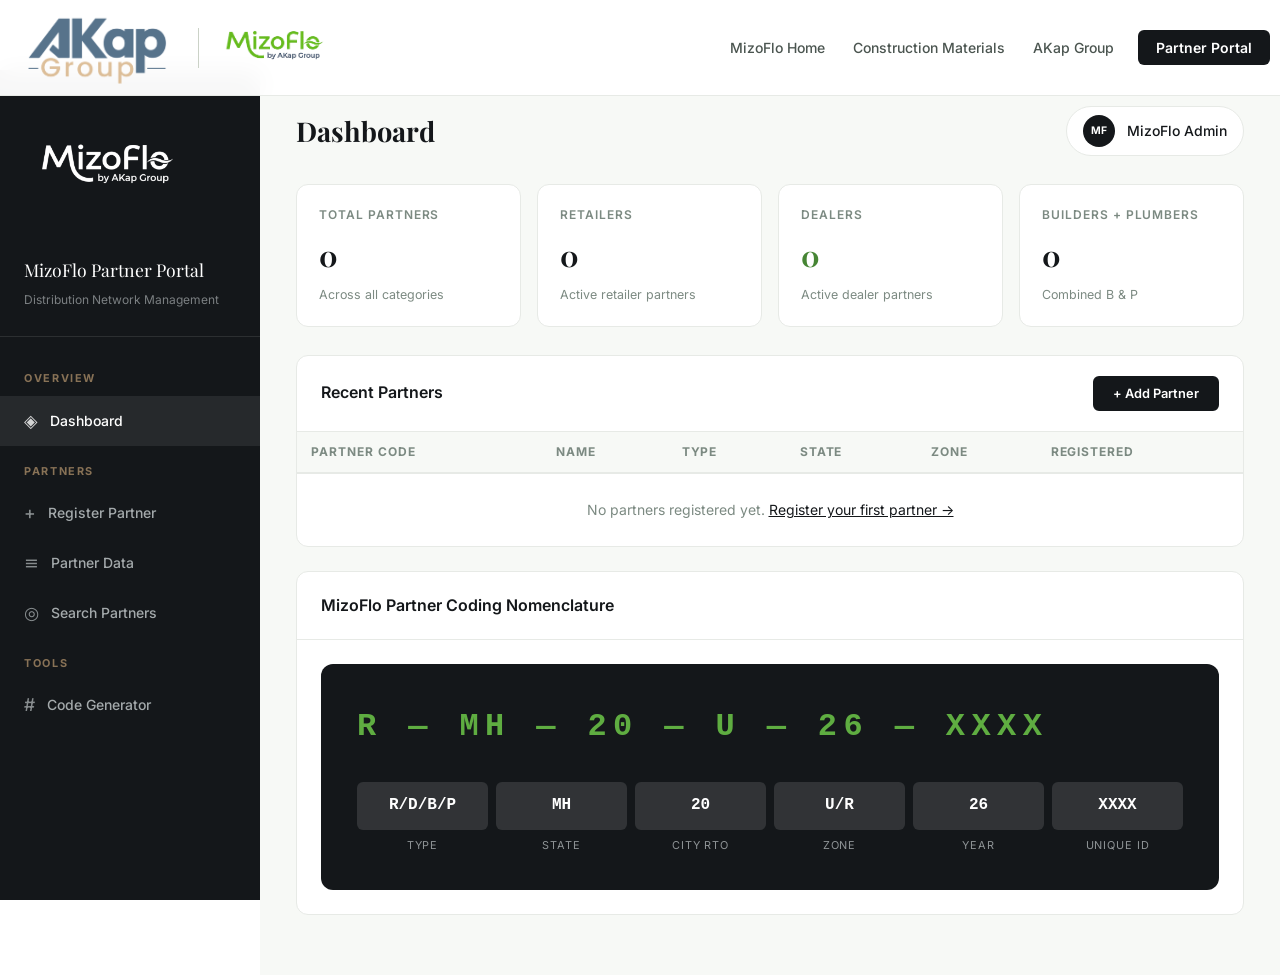
==== commit 1c193e38: "Fix brand-divider span in mizoflo-portal.html" ====
--- a/mizoflo-portal.html
+++ b/mizoflo-portal.html
@@ -33,7 +33,7 @@
       <a href="index.html" class="parent-brand-link" title="AKap Group">
         <img src="images/logo-light.png" alt="AKap Group" class="parent-brand-logo">
       </a>
-      <span class="brand-divider">/</span>
+      <span class="brand-divider"></span>
       <a href="mizoflo.html" class="sub-brand-link" title="MizoFlo Pipes & Fittings">
         <img src="images/mizoflo-logo.png" alt="MizoFlo Pipes &amp; Fittings" class="sub-brand-logo">
       </a>
--- a/style.css
+++ b/style.css
@@ -524,11 +524,16 @@
    ════════════════════════════════════════════════════════════ */
 .dual-brand-logos { display: flex; align-items: center; gap: 14px; }
 .parent-brand-link { display: flex; align-items: center; text-decoration: none; }
-.parent-brand-logo { height: 30px; width: auto; opacity: 0.8; transition: opacity var(--transition); }
+.parent-brand-logo { height: 96px; width: auto; max-width: 264px; object-fit: contain; opacity: 0.8; transition: opacity var(--transition); }
 .parent-brand-link:hover .parent-brand-logo { opacity: 1; }
-.brand-divider { color: var(--silver-dark); font-size: 1.2rem; font-weight: 300; line-height: 1; }
+.brand-divider { width: 1px; height: 40px; background: var(--silver-dark); display: inline-block; }
 .sub-brand-link { display: flex; align-items: center; text-decoration: none; }
-.sub-brand-logo { height: 38px; width: auto; }
+.sub-brand-logo { height: 96px; width: auto; max-width: 264px; object-fit: contain; }
+
+@media (max-width: 768px) {
+  .parent-brand-logo, .sub-brand-logo { height: 67px; max-width: 192px; }
+  .brand-divider { height: 30px; }
+}
 .parent-brand-badge {
   display: inline-flex; align-items: center; gap: 8px;
   font-size: 0.78rem; color: rgba(255,255,255,0.6);
